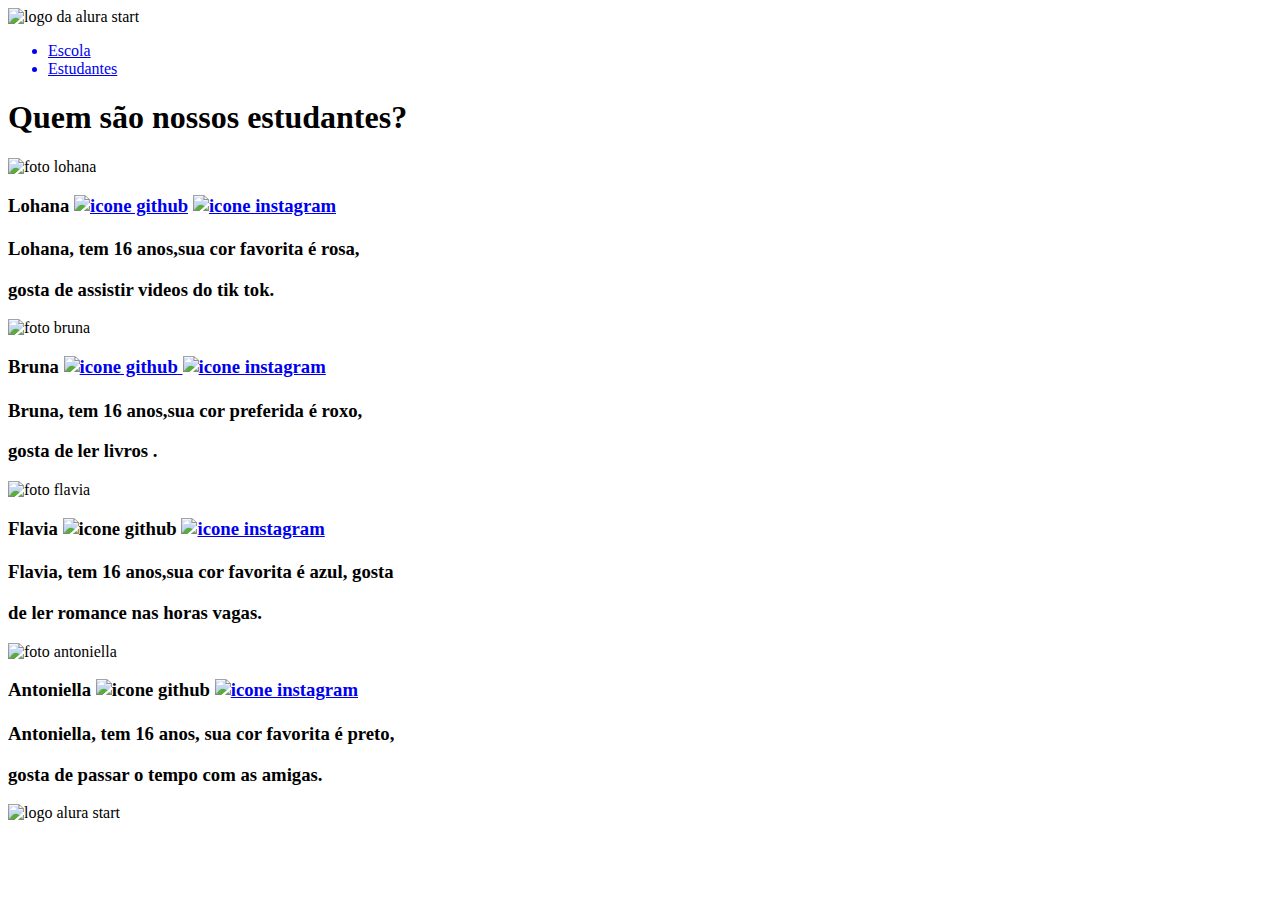
==== alunos.html @ 64bc19c2 "Add files via upload" ====
<!DOCTYPE html>
<html lang="en">
<head>
    <meta charset="UTF-8">
    <meta name="viewport" content="width=, initial-scale=1.0">
    <title>Alunos</title>
    <link rel="stylesheet" href="alunos.css">
    <link rel="preconnect" href="https://fonts.googleapis.com">
<link rel="preconnect" href="https://fonts.gstatic.com" crossorigin>
<link href="https://fonts.googleapis.com/css2?family=Inter&display=swap" rel="stylesheet">
</head>
<body>
    <header class="cabeçalho"> 
        <img class="cabeçalho-imagem" src="alurastart.logo .png" alt="logo da alura start">
        <ul class="cabeçalho-lista">
        <a href="index.html"><li class="cabecalho-lista-item">Escola</li></a>
        <a href="alunos.html"><li class="cabecalho-lista-item"> Estudantes</li></a>
    </ul>
    </ul>
    </header>

    <section class="pag-alunos">
        <h1 class="estudante-titulo"> Quem são nossos estudantes? </h1>
<div class="estudante-todos">


<div class="estudante-div"> 
    <div class="estudante-img-div"><img class="estudante-imagem" src="lohana.jpg" alt="foto lohana">
     <h3 class="estudante-nome">Lohana
     <a href="https://github.com/Lohana07"> <img class="estudante-icone" src="github icone.jpg" alt="icone github"></a>
    <a href="https://www.instagram.com/lohana_mz/?igshid=MmU2YjMzNjRlOQ%3D%3"><img class="estudante-icone" src="instagram.png" alt="icone instagram"></a> </h3>
</div>

<div class="estudante-coisas-div"><h1 class="estudante-descrição"></h1>  
    <h3>Lohana, tem 16 anos,sua cor favorita é rosa, </h3>
        <h3> gosta de assistir videos do tik tok. </h3>
    
    
</div>
</div>


<div class="estudante-div"> 
    <div class="estudante-img-div"><img class="estudante-imagem" src="ffb27094-2eb0-42be-bb4e-c4a1facdb998.jpg" alt="foto bruna">
    <h3 class="estudante-nome">Bruna
        <a href="https://github.com/brunapadilha06"> <img class="estudante-icone" src="github icone.jpg" alt="icone github">
        <a href="https://www.instagram.com/padilha.bruna11/?igshid=MzNlNGNkZWQ4Mg%3D%3D"><img class="estudante-icone" src="instagram.png" alt="icone instagram"></a> </h3>
</div>

    <div class="estudante-coisas-div"><h1 class="estudante-descrição"></h1>  
        <h3>Bruna, tem 16 anos,sua cor preferida é roxo,  </h3>
            <h3>gosta de ler livros . <h3>
         
    
</div>
</div>


<div class="estudante-div"> 
    <div class="estudante-img-div"><img class="estudante-imagem" src="flavia.jpg" alt="foto flavia">
     <h3 class="estudante-nome">Flavia 
    <img class="estudante-icone" src="github icone.jpg" alt="icone github"></a>
      <a href="https://www.instagram.com/fla.mordizim/?igshid=MmU2YjMzNjRlOQ%3D%3D"><img class="estudante-icone" src="instagram.png" alt="icone instagram"></a> </h3>
</div>

    <div class="estudante-coisas-div"><h1 class="estudante-descrição"></h1>  
        <h3>Flavia, tem 16 anos,sua cor favorita é azul, gosta </h3>
        <h3>de ler romance nas horas vagas. </h3>
       
</div>
</div>


<div class="estudante-div"> 
    <div class="estudante-img-div"><img class="estudante-imagem" src="antoniella.jpg" alt="foto antoniella">
    <h3 class="estudante-nome">Antoniella
        <img class="estudante-icone" src="github icone.jpg" alt="icone github">
        <a href="https://www.instagram.com/antoniellaa/?igshid=MmU2YjMzNjRlOQ%3D%3D"><img class="estudante-icone" src="instagram.png" alt="icone instagram"></a> </h3>
</div>

    <div class="estudante-coisas-div"><h1 class="estudante-descrição"></h1>  
        <h3>Antoniella, tem 16 anos, sua cor favorita é preto, </h3>
        <h3>gosta de passar o tempo com as amigas.</h3>  
    
</div>
</div>


</div>
</section>

<footer class="rodape">
    <img class="imagem-rodape" src="alurastart.logo .png" alt="logo alura start">
    </footer>
    </body>
</html>
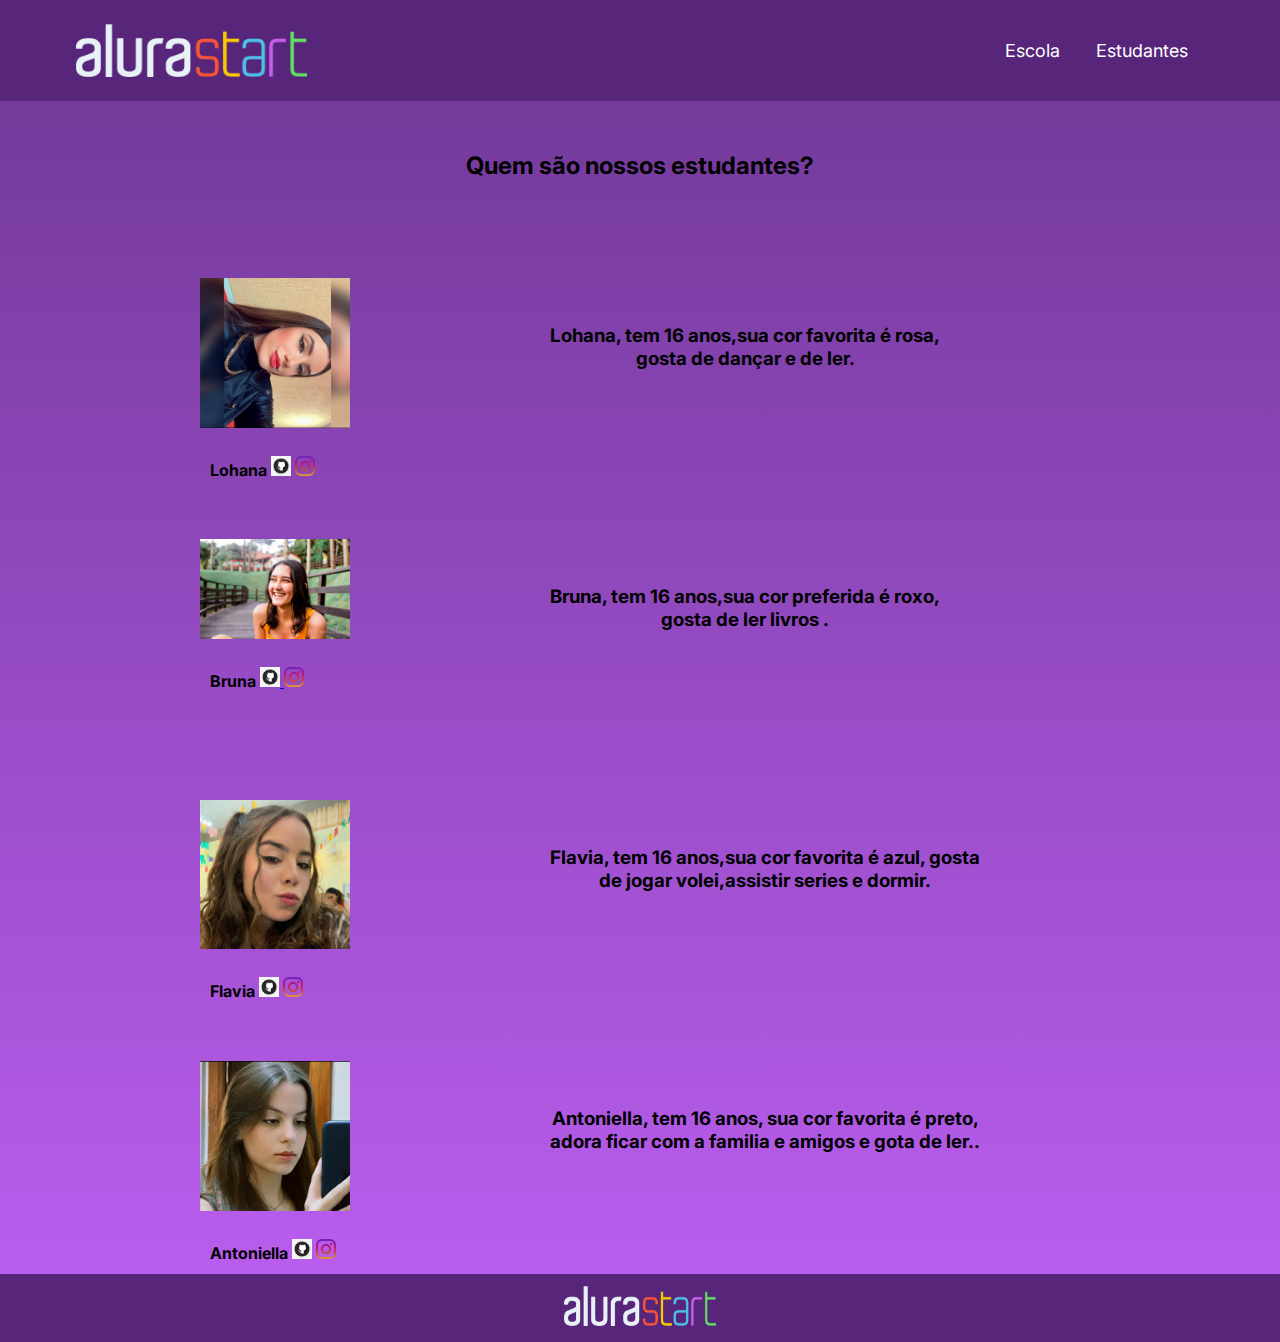
==== commit 683183c0: "Add files via upload" ====
--- a/alunos.html
+++ b/alunos.html
@@ -33,7 +33,7 @@
 
 <div class="estudante-coisas-div"><h1 class="estudante-descrição"></h1>  
     <h3>Lohana, tem 16 anos,sua cor favorita é rosa, </h3>
-        <h3> gosta de assistir videos do tik tok. </h3>
+        <h3> gosta de dançar e de ler. </h3>
     
     
 </div>
@@ -65,7 +65,7 @@
 
     <div class="estudante-coisas-div"><h1 class="estudante-descrição"></h1>  
         <h3>Flavia, tem 16 anos,sua cor favorita é azul, gosta </h3>
-        <h3>de ler romance nas horas vagas. </h3>
+        <h3>de jogar volei,assistir series e dormir. </h3>
        
 </div>
 </div>
@@ -80,7 +80,7 @@
 
     <div class="estudante-coisas-div"><h1 class="estudante-descrição"></h1>  
         <h3>Antoniella, tem 16 anos, sua cor favorita é preto, </h3>
-        <h3>gosta de passar o tempo com as amigas.</h3>  
+        <h3>adora ficar com a familia e amigos e gota de ler..</h3>  
     
 </div>
 </div>
--- a/alunos.css
+++ b/alunos.css
@@ -0,0 +1,107 @@
+*{
+    margin: 0;
+    padding: 0;
+    
+    }
+    
+    .cabeçalho {
+        background-color: #572579;
+        color: white;
+        display: flex;
+        justify-content: space-around;
+        align-items: center;
+        padding: 24px 0;
+    }
+    
+    .cabeçalho-imagem{
+        width: 18%;
+        margin-right: 14cm;
+    }
+
+    .estudante-titulo{
+        text-align: center;
+        padding: 50px;
+    }
+    
+    .cabecalho-lista-item{
+        color: white;
+        display: inline-block;
+        margin: 0% 16px;
+        font-size: 18px;
+        font-family: 'Inter', sans-serif;
+    }
+
+    .estudante-imagem{
+        padding: 24px 200px;
+        width: 150px;
+        align-items: left;
+    }
+    
+    .estudante-icone{
+        width: 20px;
+    }
+    
+.estudante-img.div{
+    align-items: left;
+    text-align: center;
+}
+
+    .estudante-coisas-div{
+        text-align: center;
+        align-items: center;
+        color: black;
+        justify-content: center;
+        font-family: 'Inter', sans-serif;
+    }
+    
+    .estudante-titulo{
+        text-align: center;
+        padding: 50px;
+        font-family: 'Inter', sans-serif;
+        color: black;
+        font-size: 24px;
+    }
+    
+
+.pag-alunos{
+   
+ background-image: linear-gradient(#743a9b,#b95dee);
+}
+
+.estudante-todos{
+    display: grid;
+    grid-template-rows: 25% 25% 25% 25% 25%;
+}
+
+.estudante-descrição{
+    display: flex;
+    justify-content: center;
+    align-items: center;
+    padding: 35px 0px;
+ text-align: center;
+
+}
+
+.estudante-nome{
+    padding: 0px 210px;
+    color: black;
+    font-family: 'Inter', sans-serif;
+    font-size: 16px;
+}
+
+.estudante-div{
+    display: flex;
+    padding: 24px 0;
+   
+}
+
+.rodape{
+    background-color:#572579 ;
+    text-align: center;
+}
+
+.imagem-rodape{
+   height: 40px;
+   padding: 12px 0;
+  width: 4cm;
+}